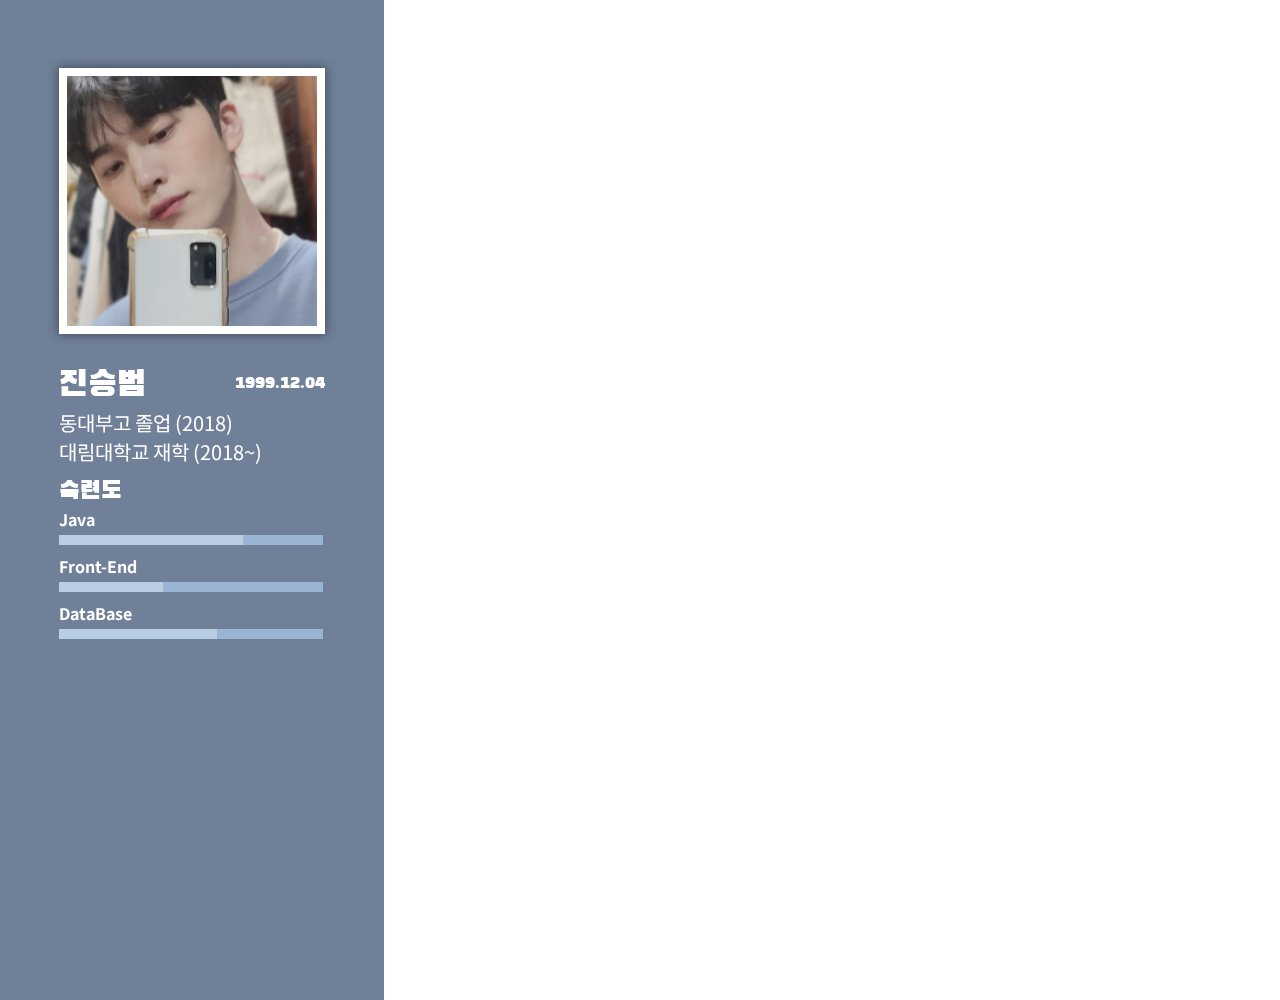
==== index.html @ a53ff2a1 "first commit" ====
<!DOCTYPE html>
<html lang="en">
<head>
    <meta charset="UTF-8">
    <link rel="stylesheet" href="style.css">
    <title>진승범의 이력서</title>
</head>
<body>
    <div class="left-content"> <!-- 좌측 컨텐츠 -->
        <div class="fix-wrap">
                <img class = "myPic" src="img/진승범.jpg" width = "250px">
                <div class="info">
                    <p class = "name">진승범</p>
                    <p class = "birth">1999.12.04</p>
                    <p class = "school">동대부고 졸업 (2018)<br>대림대학교 재학 (2018~)</p>
                    <p class = "proficiency">숙련도</p>
                    <div class="tech">
                        <p class = "tech-name">Java</p>
                        <div class="percentage">
                            <div class="per-java-back"></div>
                            <div class="per-java"></div>
                        </div>
                    </div>
                    <div class="tech">
                        <p class = "tech-name">Front-End</p>
                        <div class="percentage">
                            <div class="per-CSS-back"></div>
                            <div class="per-CSS"></div>
                        </div>
                    </div>
                    <div class="tech">
                        <p class = "tech-name">DataBase</p>
                        <div class="percentage">
                            <div class="per-DB-back"></div>
                            <div class="per-DB"></div>
                        </div>
                    </div>                   
                </div>
            
        </div>
        


    </div> 

    <div class="right-content">


    </div> <!-- 우측 컨텐츠 -->
</body>
</html>
---- style.css ----
@import url('https://fonts.googleapis.com/css2?family=Noto+Sans+KR:wght@100&display=swap');
@import url('https://fonts.googleapis.com/css2?family=Black+Han+Sans&family=Noto+Sans+KR:wght@100&display=swap');

* {
    margin : 0;
    padding : 0;
}

.left-content {
    float : left;
    width : 30%;
    height : 1000px;
    background-color: #708098;
    overflow : hidden;
}

.right-content {
    float: left;
    width: 70%;
    height : 1000px;
}


.fix-wrap {
    width : inherit;
    position : fixed;  
    margin-top : 58px; 
    overflow : hidden;
}   

.myPic {
    display : block;
    background-color: white;
    margin : auto;
    margin-top : 10px;
    margin-bottom : 20px;
    padding : 8px;
    box-shadow: 0px 0px 10px 1px rgba(0,0,0,0.4);
    
   
}   
.info {
    width : 266px;
    margin : auto;
}
.name {
    float : left;
    text-align: center;
    color : white;
    font-size : 35px;
    font-family: 'Black Han Sans', sans-serif;
    margin-top : 10px;

}

.birth {

    float : right;
    text-align: center;
    color : white;
    font-size : 17px;
    font-family: 'Black Han Sans', sans-serif;

    margin-top : 19px;

}

.school {
    clear : both;
    color : white;
    font-size : 20px;
    font-family: 'Noto Sans KR', sans-serif;
    
}

.proficiency {
    margin-top : 10px;
    color : white;
    font-family: 'Black Han Sans', sans-serif;
    font-size : 25px;
}

.tech-name {
    font-family: 'Noto Sans KR', sans-serif;
    color : white;
    font-weight: bold;
}

.per-java-back {
    display : inline-block;
    width: 70%;
    height : 10px;
    background-color: #B9CDE3;
}

.per-java {
    display : inline-block;
    width : 30%;
    height : 10px;
    margin : 0 -6px;
    background-color : #9AB4D4;

}

.tech {
    margin-bottom : 5px;
}

.per-CSS-back {
    display : inline-block;
    width: 40%;
    height : 10px;
    background-color: #B9CDE3;
}

.per-CSS {
    display : inline-block;
    width : 60%;
    height : 10px;
    margin : 0 -6px;
    background-color : #9AB4D4;

}

.per-DB-back {
    display : inline-block;
    width: 60%;
    height : 10px;
    background-color: #B9CDE3;
}

.per-DB {
    display : inline-block;
    width : 40%;
    height : 10px;
    margin : 0 -6px;
    background-color : #9AB4D4;

}
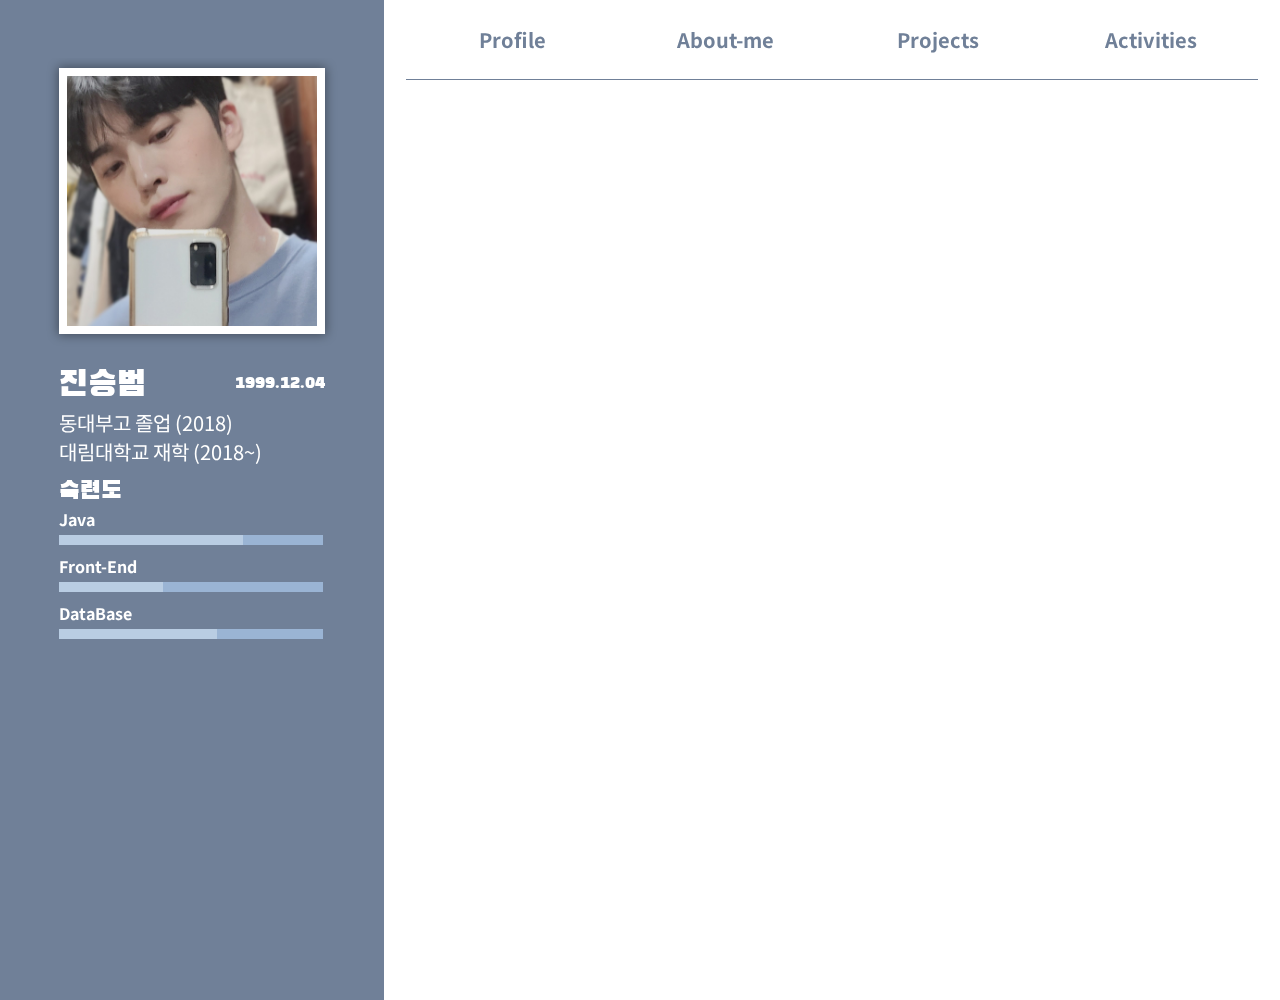
==== commit 3f6b0b6f: "second commit" ====
--- a/index.html
+++ b/index.html
@@ -2,6 +2,7 @@
 <html lang="en">
 <head>
     <meta charset="UTF-8">
+    
     <link rel="stylesheet" href="style.css">
     <title>진승범의 이력서</title>
 </head>
@@ -44,8 +45,15 @@
     </div> 
 
     <div class="right-content">
-
-
+        <div class="menu">
+            <div class="menu-block">
+                <p class="menu-name">Profile</p>
+                <p class="menu-name">About-me</p>
+                <p class="menu-name">Projects</p>
+                <p class="menu-name">Activities</p>
+            </div>
+            
+        </div>
     </div> <!-- 우측 컨텐츠 -->
 </body>
 </html>--- a/style.css
+++ b/style.css
@@ -5,7 +5,6 @@
     margin : 0;
     padding : 0;
 }
-
 .left-content {
     float : left;
     width : 30%;
@@ -137,3 +136,36 @@
     background-color : #9AB4D4;
 
 }
+
+.menu {
+    position : fixed;
+    width: inherit;
+    height : 80px;
+    overflow : hidden;
+  
+
+}
+
+.menu-block{
+    margin : auto;
+    width : 95%;
+    height : 79px;
+    border-bottom : 1px solid #708098;
+}
+
+.menu-name {
+    float : left;
+    width : 25%;
+    height : 100%;
+    text-align : center;
+    padding-top : 25px;
+    font-family: 'Noto Sans KR', sans-serif;
+    color : #708098;
+    font-weight : bold;
+    font-size : 20px;   
+}
+
+.menu-name:hover {
+    color : white;
+    background-color: #708098;
+}
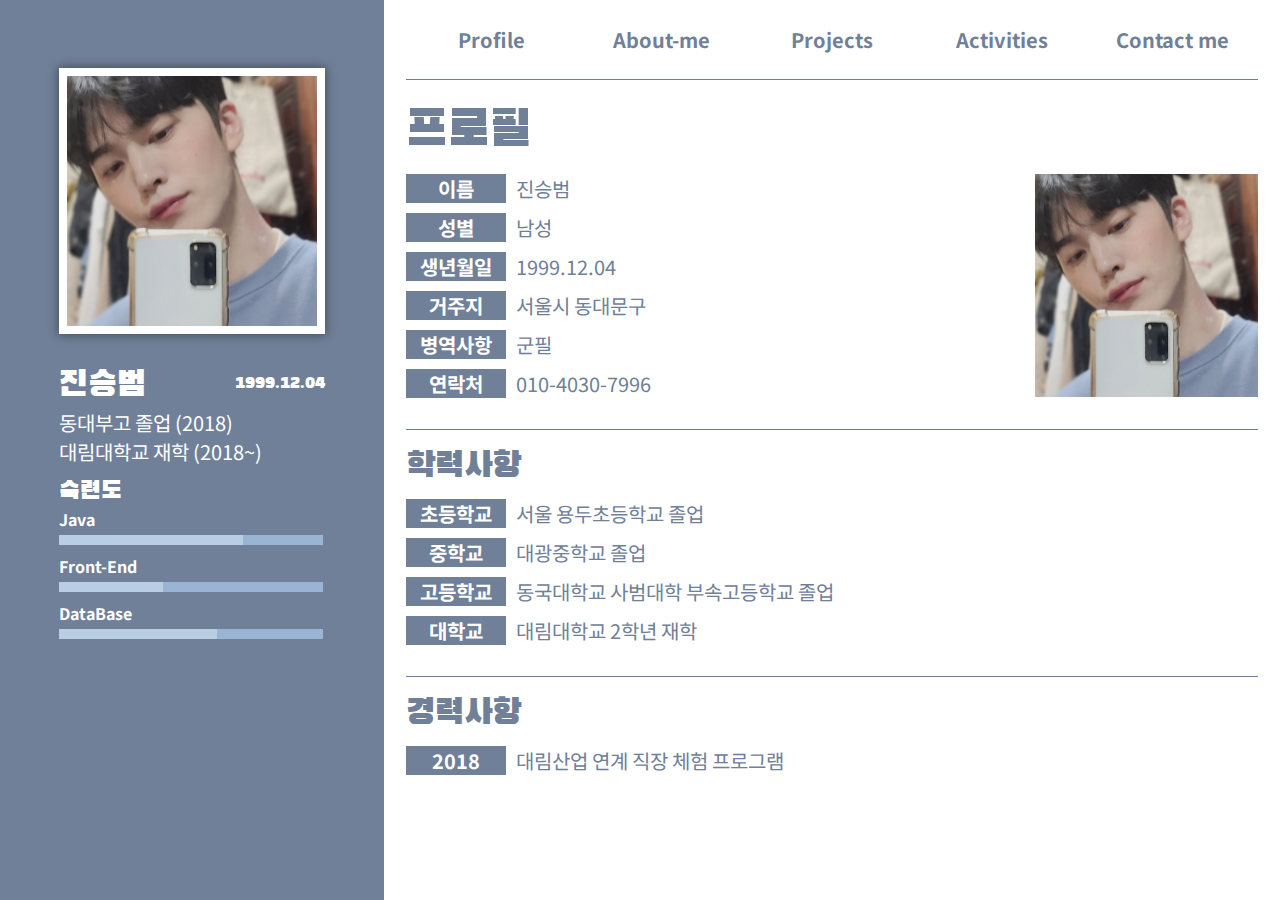
==== commit 02db4983: "third commit" ====
--- a/index.html
+++ b/index.html
@@ -51,9 +51,72 @@
                 <p class="menu-name">About-me</p>
                 <p class="menu-name">Projects</p>
                 <p class="menu-name">Activities</p>
+                <p class="menu-name">Contact me</p>
             </div>
-            
+        </div>
+        <div class="main-contents">
+            <div class="profile-content">
+                <!-- 프로필 -->
+                <p class = "title-h1">프로필</p>
+                <div class="contents">
+                    <img class = "profilePic" src="img/진승범.jpg" width = "222.8px">
+                    <div class = "profile-info1">
+                        <div class="tag">
+                            <p class = "tag-box">이름</p> 
+                            <p class = "tag-box">성별</p> 
+                            <p class = "tag-box">생년월일</p> 
+                            <p class = "tag-box">거주지</p> 
+                            <p class = "tag-box">병역사항</p>
+                            <p class = "tag-box">연락처</p>
+                            
+                        </div>
+                        <div class="tag-box-content">
+                            <p class = "tag-box-content-p">진승범</p>
+                            <p class = "tag-box-content-p">남성</p>
+                            <p class = "tag-box-content-p">1999.12.04</p>
+                            <p class = "tag-box-content-p">서울시 동대문구</p>
+                            <p class = "tag-box-content-p">군필</p>
+                            <p class = "tag-box-content-p">010-4030-7996</p>
+                        </div>
+                    </div>
+                    
+                </div>  
+                <div class="line"></div>
+                 <!-- 학력사항 -->
+                <p class = "title-h2">학력사항</p>
+                <div class="contents">
+                    <div class = "profile-info1">
+                        <div class="tag">
+                            <p class = "tag-box">초등학교</p> 
+                            <p class = "tag-box">중학교</p> 
+                            <p class = "tag-box">고등학교</p> 
+                            <p class = "tag-box">대학교</p>                             
+                        </div>
+                        <div class="tag-box-content">
+                            <p class = "tag-box-content-p">서울 용두초등학교 졸업</p>
+                            <p class = "tag-box-content-p">대광중학교 졸업</p>
+                            <p class = "tag-box-content-p">동국대학교 사범대학 부속고등학교 졸업</p>
+                            <p class = "tag-box-content-p">대림대학교 2학년 재학</p>
+                        </div>
+                    </div>
+                    
+                </div>  
+                <div class="line"></div>
+                <!-- 경력사항 -->
+                <p class = "title-h2">경력사항</p>
+                <div class="contents">
+                    <div class = "profile-info1">
+                        <div class="tag">
+                            <p class = "tag-box">2018</p>                             
+                        </div>
+                        <div class="tag-box-content">
+                            <p class = "tag-box-content-p">대림산업 연계 직장 체험 프로그램</p>
+                        </div>
+                    </div>
+                    
+                </div>  
+            </div>
         </div>
     </div> <!-- 우측 컨텐츠 -->
-</body>
+</body> 
 </html>--- a/style.css
+++ b/style.css
@@ -1,5 +1,11 @@
 @import url('https://fonts.googleapis.com/css2?family=Noto+Sans+KR:wght@100&display=swap');
 @import url('https://fonts.googleapis.com/css2?family=Black+Han+Sans&family=Noto+Sans+KR:wght@100&display=swap');
+@import url('https://fonts.googleapis.com/css2?family=Noto+Sans+KR:wght@700&display=swap');
+
+html, body {
+    height : 100vh;
+   
+}
 
 * {
     margin : 0;
@@ -8,25 +14,27 @@
 .left-content {
     float : left;
     width : 30%;
-    height : 1000px;
-    background-color: #708098;
+    height : inherit;
+    
     overflow : hidden;
 }
 
 .right-content {
     float: left;
+    height : 100%;
     width: 70%;
-    height : 1000px;
+    height : auto;
 }
 
 
 .fix-wrap {
     width : inherit;
     position : fixed;  
-    margin-top : 58px; 
-    overflow : hidden;
+    padding-top : 58px; 
+    overflow : hidden;
+    height : 100%;
+    background-color: #708098
 }   
-
 .myPic {
     display : block;
     background-color: white;
@@ -35,8 +43,7 @@
     margin-bottom : 20px;
     padding : 8px;
     box-shadow: 0px 0px 10px 1px rgba(0,0,0,0.4);
-    
-   
+
 }   
 .info {
     width : 266px;
@@ -138,6 +145,7 @@
 }
 
 .menu {
+    
     position : fixed;
     width: inherit;
     height : 80px;
@@ -145,17 +153,16 @@
   
 
 }
-
 .menu-block{
     margin : auto;
     width : 95%;
     height : 79px;
     border-bottom : 1px solid #708098;
-}
-
+    background-color: white;
+}
 .menu-name {
     float : left;
-    width : 25%;
+    width : 20%;
     height : 100%;
     text-align : center;
     padding-top : 25px;
@@ -164,8 +171,96 @@
     font-weight : bold;
     font-size : 20px;   
 }
-
 .menu-name:hover {
     color : white;
     background-color: #708098;
 }
+
+
+.main-contents {
+    margin : auto;
+    width : 95%;
+    height : inherit;
+    margin-top : 100px;
+    overflow : hidden;
+}
+
+
+/* profile content */
+
+.profile-content {
+    font-family: 'Black Han Sans', sans-serif;
+
+    font-size : 50px;
+    color : #708098;
+}
+.title-h1 {
+    float : left;
+}
+.title-h2 {
+    float : left;
+    font-size : 35px;
+}
+.line {
+    clear:both;
+    float :right;
+    height : 1px;
+    width : 100%;
+    border-bottom : 1px solid #708098;
+    margin-bottom : 15px;
+}
+
+.contents {
+    clear : both;
+    font-family: 'Noto Sans KR', sans-serif;
+    font-weight : bold;
+    padding-top : 10px;
+    overflow:hidden;
+    margin-bottom : 20px;
+    
+
+}
+
+.profilePic {
+    float : right;
+   
+}
+
+
+.profile-info1 {
+    font-size : 20px;
+    text-align : left;
+    color : #708098;
+    font-family: 'Noto Sans KR', sans-serif;
+    font-weight : bold;
+    overflow:hidden;
+   
+    
+  
+}
+.tag {
+    float: left;
+   
+}
+.tag-box {
+    
+    width : 100px;
+    background-color: #708098   ;
+    text-align : center;
+    color : white;
+    margin-bottom : 10px;
+    
+    
+}
+
+
+.tag-box-content {
+    float : left;
+    margin-left : 10px;
+    
+}
+.tag-box-content-p {
+    margin-bottom : 10px;
+    font-weight : lighter;
+
+}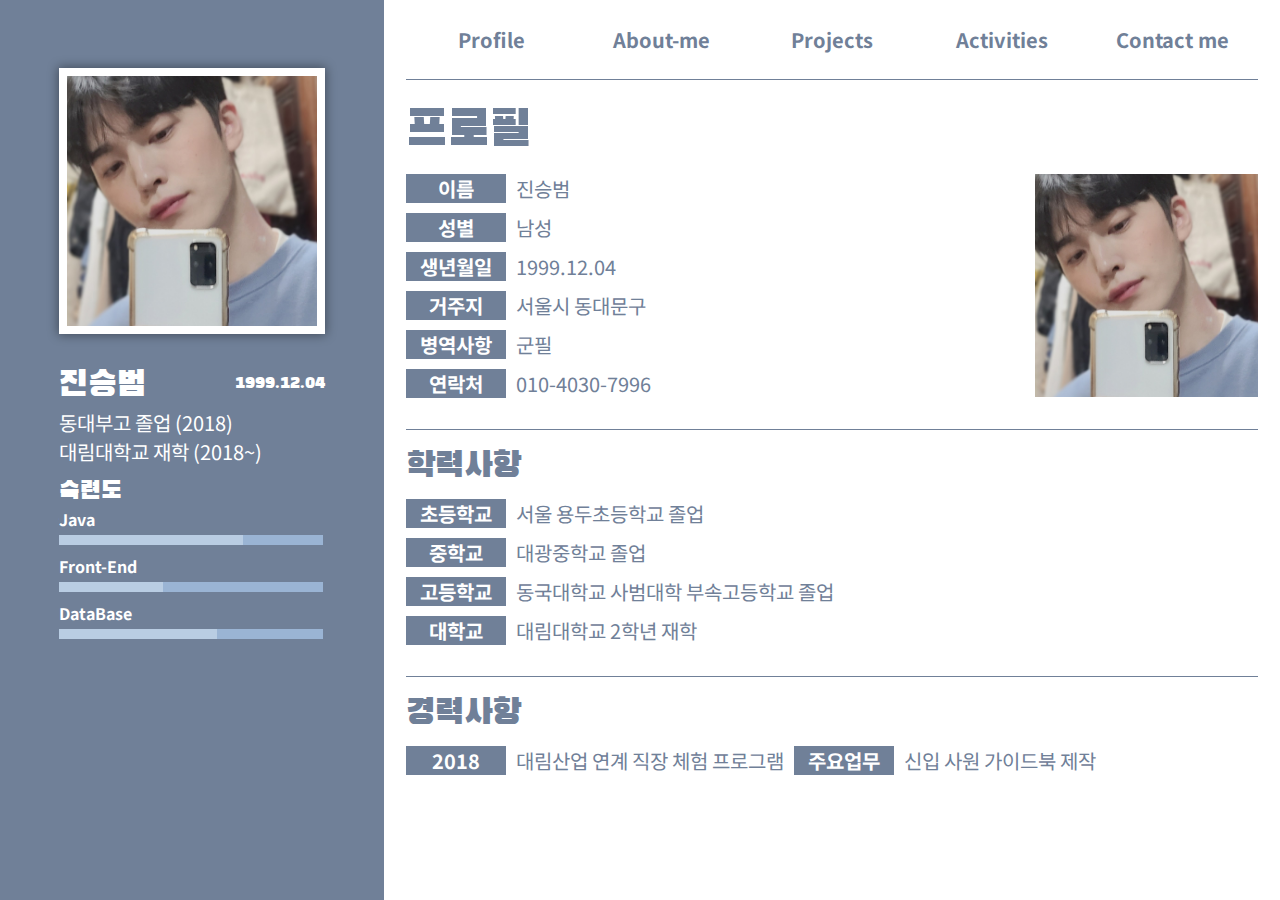
==== commit 1e605e40: "fourth commit" ====
--- a/index.html
+++ b/index.html
@@ -48,7 +48,7 @@
         <div class="menu">
             <div class="menu-block">
                 <p class="menu-name">Profile</p>
-                <p class="menu-name">About-me</p>
+                <a href = "html/about_me.html"><p class="menu-name">About-me</p></a>
                 <p class="menu-name">Projects</p>
                 <p class="menu-name">Activities</p>
                 <p class="menu-name">Contact me</p>
@@ -112,6 +112,13 @@
                         <div class="tag-box-content">
                             <p class = "tag-box-content-p">대림산업 연계 직장 체험 프로그램</p>
                         </div>
+                        <div class="tag">
+                            <p class = "tag-box">주요업무</p>                             
+                        </div>
+                        <div class="tag-box-content">
+                            <p class = "tag-box-content-p">신입 사원 가이드북 제작</p>
+                        </div>
+                        
                     </div>
                     
                 </div>  
--- a/style.css
+++ b/style.css
@@ -261,6 +261,7 @@
 }
 .tag-box-content-p {
     margin-bottom : 10px;
+    margin-right : 10px;
     font-weight : lighter;
 
 }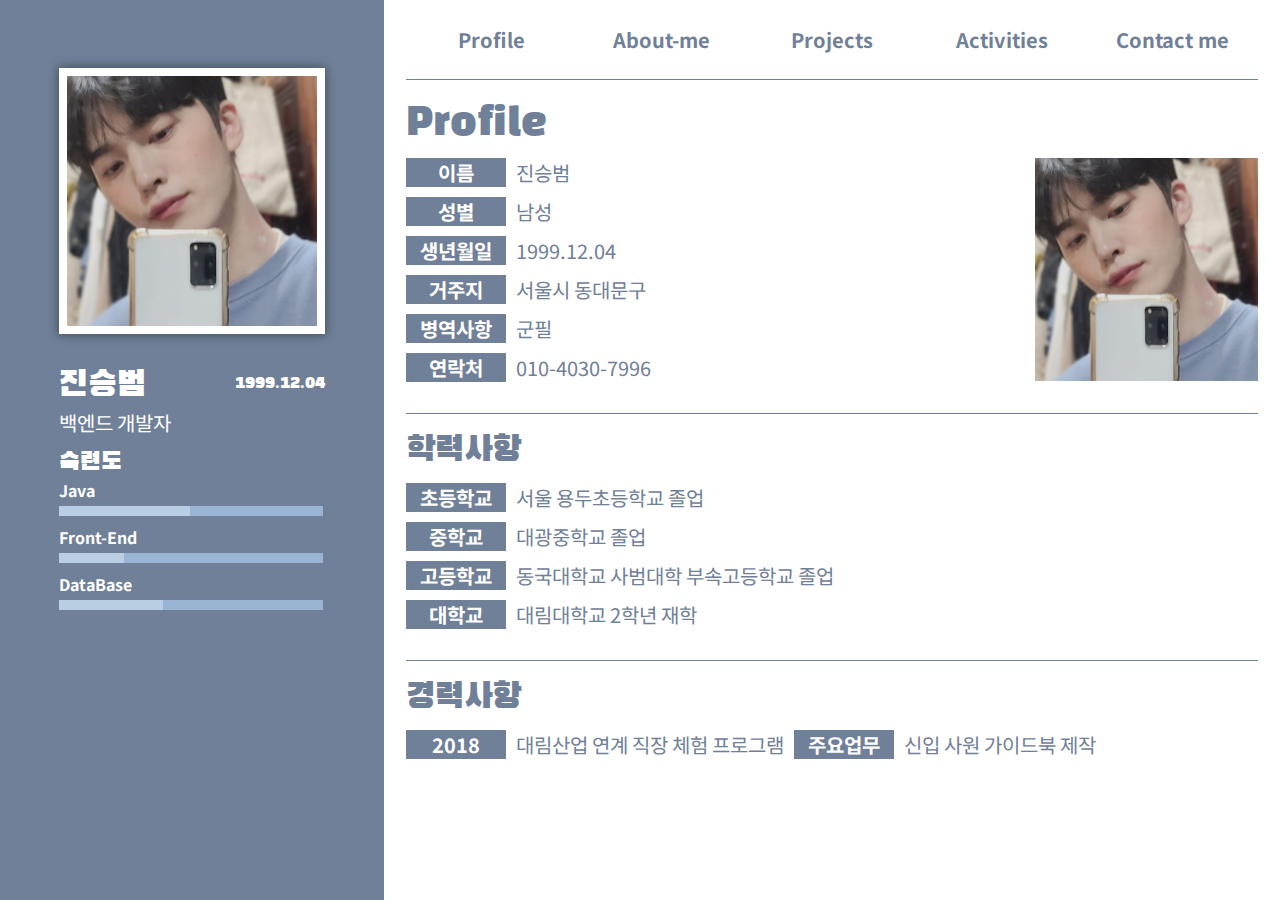
==== commit 74d7b385: "last commit" ====
--- a/index.html
+++ b/index.html
@@ -13,7 +13,7 @@
                 <div class="info">
                     <p class = "name">진승범</p>
                     <p class = "birth">1999.12.04</p>
-                    <p class = "school">동대부고 졸업 (2018)<br>대림대학교 재학 (2018~)</p>
+                    <p class = "school">백엔드 개발자<br>   </p>
                     <p class = "proficiency">숙련도</p>
                     <div class="tech">
                         <p class = "tech-name">Java</p>
@@ -57,7 +57,7 @@
         <div class="main-contents">
             <div class="profile-content">
                 <!-- 프로필 -->
-                <p class = "title-h1">프로필</p>
+                <p class = "title-h1">Profile</p>
                 <div class="contents">
                     <img class = "profilePic" src="img/진승범.jpg" width = "222.8px">
                     <div class = "profile-info1">
--- a/style.css
+++ b/style.css
@@ -94,14 +94,14 @@
 
 .per-java-back {
     display : inline-block;
-    width: 70%;
+    width: 50%;
     height : 10px;
     background-color: #B9CDE3;
 }
 
 .per-java {
     display : inline-block;
-    width : 30%;
+    width : 50%;
     height : 10px;
     margin : 0 -6px;
     background-color : #9AB4D4;
@@ -114,14 +114,14 @@
 
 .per-CSS-back {
     display : inline-block;
-    width: 40%;
+    width: 25%;
     height : 10px;
     background-color: #B9CDE3;
 }
 
 .per-CSS {
     display : inline-block;
-    width : 60%;
+    width : 75%;
     height : 10px;
     margin : 0 -6px;
     background-color : #9AB4D4;
@@ -130,14 +130,14 @@
 
 .per-DB-back {
     display : inline-block;
-    width: 60%;
+    width: 40%;
     height : 10px;
     background-color: #B9CDE3;
 }
 
 .per-DB {
     display : inline-block;
-    width : 40%;
+    width : 60%;
     height : 10px;
     margin : 0 -6px;
     background-color : #9AB4D4;
@@ -196,6 +196,7 @@
 }
 .title-h1 {
     float : left;
+    font-size : 38px;
 }
 .title-h2 {
     float : left;
@@ -264,4 +265,210 @@
     margin-right : 10px;
     font-weight : lighter;
 
-}+}
+
+.about-content .title-h1 {
+    font-family: 'Black Han Sans', sans-serif;
+    font-size : 38px;
+    color :#708098;
+}
+
+.about-content .title-h2 {
+    font-size : 30px;
+    font-family: 'Black Han Sans', sans-serif;
+    color :#708098;
+}
+
+.contents .introduce {
+    color : #708098;
+    font-family: 'Noto Sans KR', sans-serif;
+    font-weight : 100;  
+}
+.skills-section {
+    
+}
+
+.skills-half {
+    
+}
+.skills-section-1 {
+    overflow : hidden;
+    float: left;
+    width : 50%;
+    
+
+}
+
+.skills-section-2 {
+    
+    float : left;
+    width : 50%;
+    height : 300px;
+
+
+}
+.stick {
+    margin-top : 10px;
+}
+.stick-java {
+    float : left;
+    height : 20px;
+    width : 40%;
+    background-color: #9AB4D4;
+}
+
+.stick-per-java {
+    float : left;
+    height : 20px;
+    width : 40%;
+    background-color: #708098;
+}
+
+.skills-half p {
+    font-family: 'Noto Sans KR', sans-serif;
+    color :#708098;
+    font-size : 30px;
+    font-weight : lighter;
+}
+
+.skills-set-java {
+    margin-bottom : 20px;
+    overflow : hidden;
+}
+
+/* Node */
+
+.skills-set-node {
+    margin-bottom : 20px;
+    overflow : hidden;
+}
+.stick-node {
+    float : left;
+    height : 20px;
+    width : 70%;
+    background-color: #9AB4D4;
+}
+
+.stick-per-node {
+    float : left;
+    height : 20px;
+    width : 10%;
+    background-color: #708098;
+}
+
+/* DB */
+
+.skills-set-DB {
+    margin-bottom : 20px;
+    overflow : hidden;
+}
+
+.stick-DB {
+    float : left;
+    height : 20px;
+    width : 45%;
+    background-color: #9AB4D4;
+}
+
+.stick-per-DB {
+    float : left;
+    height : 20px;
+    width : 35%;
+    background-color: #708098;
+}
+
+.skills-set-DB {
+    margin-bottom : 20px;
+    overflow : hidden;
+}
+
+/* net */
+
+.skills-set-net {
+    margin-bottom : 20px;
+    overflow : hidden;
+}
+
+.stick-net {
+    float : left;
+    height : 20px;
+    width : 35%;
+    background-color: #9AB4D4;
+}
+
+.stick-per-net {
+    float : left;
+    height : 20px;
+    width : 45%;
+    background-color: #708098;
+}
+
+.skills-set-net {
+    margin-bottom : 20px;
+    overflow : hidden;
+}
+
+/* net */
+
+.skills-set-fr {
+    margin-bottom : 20px;
+    overflow : hidden;
+}
+
+.stick-fr {
+    float : left;
+    height : 20px;
+    width : 60%;
+    background-color: #9AB4D4;
+}
+
+.stick-per-fr {
+    float : left;
+    height : 20px;
+    width : 20%;
+    background-color: #708098;
+}
+
+.project {
+    overflow : hidden;
+    margin-bottom : 40px;
+}
+
+.project-head {
+    overflow : hidden;
+}
+
+.project-name {
+    float : left;
+    font-size : 25px;
+    font-weight : bold;
+}
+
+.project-date {
+    float : right;
+    font-size : 17px;
+    font-weight : lighter;
+
+}
+
+.project-content {
+    margin-top : 20px;
+    clear : both;
+}
+
+.project-position {
+    font-size : 15px;
+    font-weight : bold
+}
+
+.project-explanation {
+    margin-top : 5px;
+    font-size : 15px;
+    font-weight : lighter;
+}
+
+
+
+
+/* font-family: 'Noto Sans KR', sans-serif; */
+/* font-family: 'Black Han Sans', sans-serif; */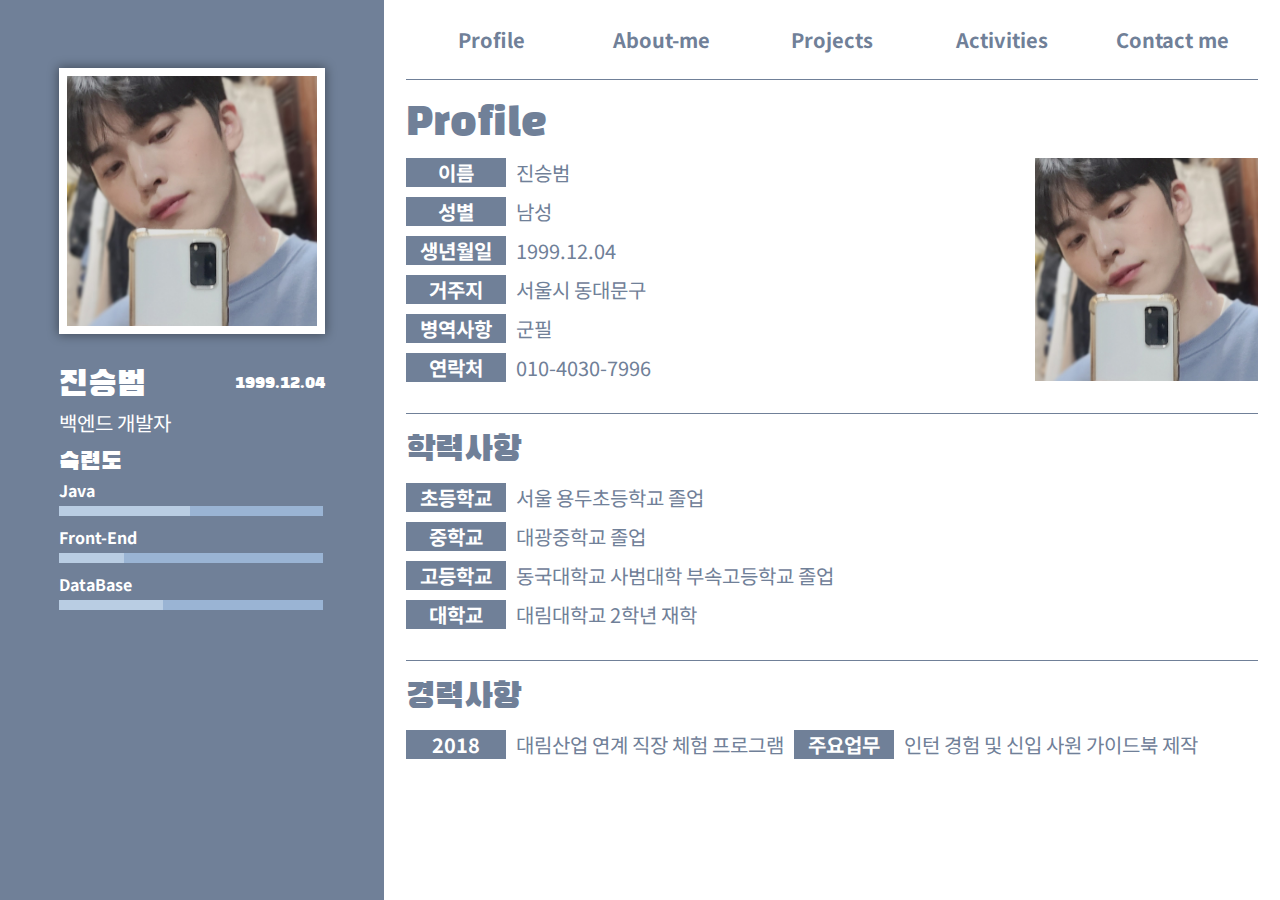
==== commit a2ca68eb: "0429 first commit" ====
--- a/index.html
+++ b/index.html
@@ -49,8 +49,8 @@
             <div class="menu-block">
                 <p class="menu-name">Profile</p>
                 <a href = "html/about_me.html"><p class="menu-name">About-me</p></a>
-                <p class="menu-name">Projects</p>
-                <p class="menu-name">Activities</p>
+                <a href="html/projects.html"><p class="menu-name">Projects</p></a>
+                <a href="html/acitivites.html"> <p class="menu-name">Activities</p></a>
                 <p class="menu-name">Contact me</p>
             </div>
         </div>
@@ -116,9 +116,8 @@
                             <p class = "tag-box">주요업무</p>                             
                         </div>
                         <div class="tag-box-content">
-                            <p class = "tag-box-content-p">신입 사원 가이드북 제작</p>
+                            <p class = "tag-box-content-p">인턴 경험 및 신입 사원 가이드북 제작</p>
                         </div>
-                        
                     </div>
                     
                 </div>  
--- a/style.css
+++ b/style.css
@@ -204,7 +204,6 @@
 }
 .line {
     clear:both;
-    float :right;
     height : 1px;
     width : 100%;
     border-bottom : 1px solid #708098;
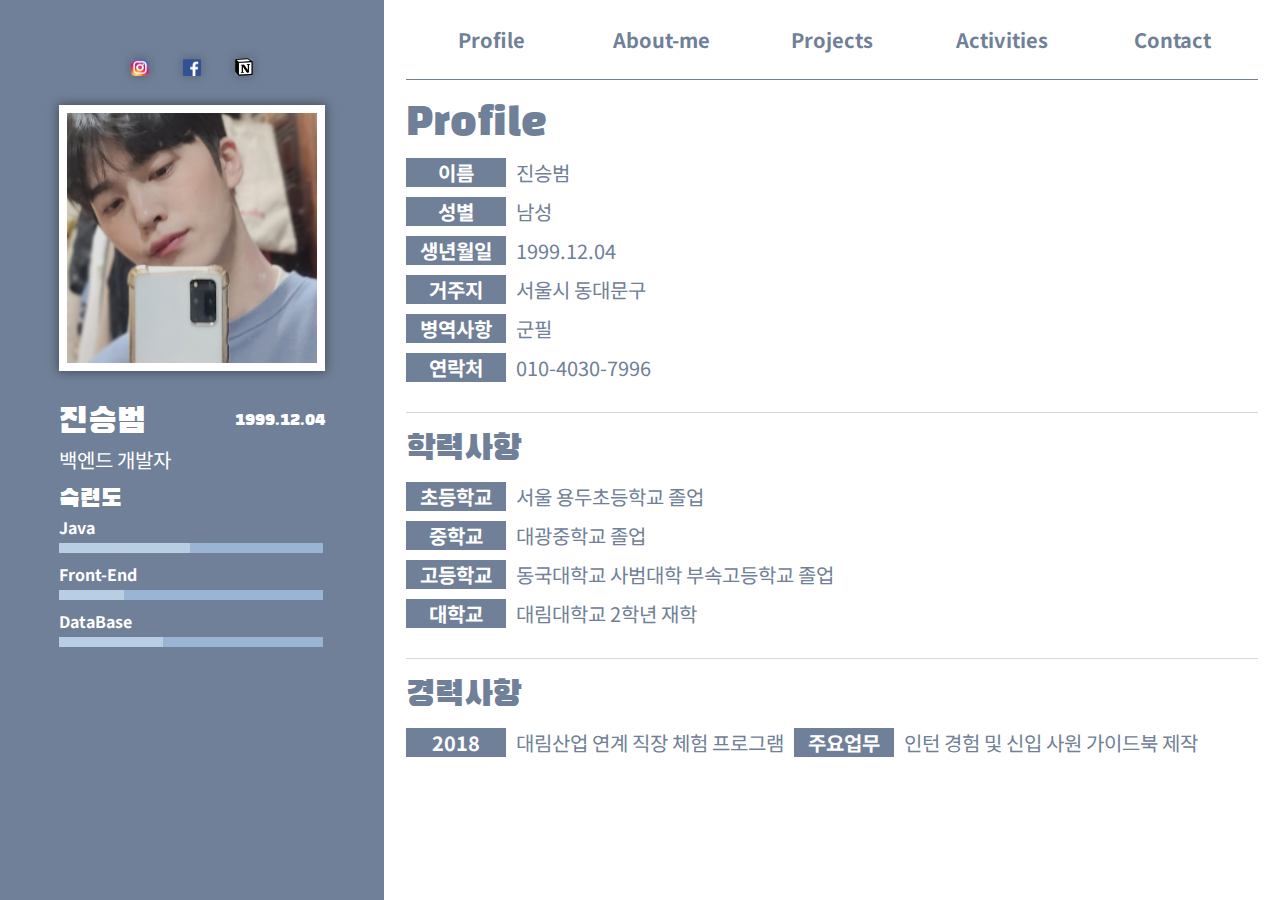
==== commit 5e2bbe6d: "0429 commit" ====
--- a/index.html
+++ b/index.html
@@ -9,6 +9,11 @@
 <body>
     <div class="left-content"> <!-- 좌측 컨텐츠 -->
         <div class="fix-wrap">
+                <div class="sns-icon">
+                    <a href="https://www.instagram.com/ramram_jj/"><img class = "snsico" src="/img/instag.png" alt="" style = "width : 5%;"></a>
+                    <a href="https://www.facebook.com/profile.php?id=100008190243812"><img class = "snsico" src="/img/facebook.png" alt="" style = "width : 5%;"></a>
+                    <a href="https://www.notion.so/jinsb/HOME-ec0efb9d5cb843ae8ff0672c9f9dffd1"><img class = "snsico notion_icon" src="/img/notion_icon.png" alt=""></a>
+                </div>
                 <img class = "myPic" src="img/진승범.jpg" width = "250px">
                 <div class="info">
                     <p class = "name">진승범</p>
@@ -51,7 +56,7 @@
                 <a href = "html/about_me.html"><p class="menu-name">About-me</p></a>
                 <a href="html/projects.html"><p class="menu-name">Projects</p></a>
                 <a href="html/acitivites.html"> <p class="menu-name">Activities</p></a>
-                <p class="menu-name">Contact me</p>
+                <a href="html/contact_me.html"><p class="menu-name">Contact</p></a>
             </div>
         </div>
         <div class="main-contents">
@@ -59,7 +64,7 @@
                 <!-- 프로필 -->
                 <p class = "title-h1">Profile</p>
                 <div class="contents">
-                    <img class = "profilePic" src="img/진승범.jpg" width = "222.8px">
+                
                     <div class = "profile-info1">
                         <div class="tag">
                             <p class = "tag-box">이름</p> 
--- a/style.css
+++ b/style.css
@@ -1,6 +1,10 @@
 @import url('https://fonts.googleapis.com/css2?family=Noto+Sans+KR:wght@100&display=swap');
 @import url('https://fonts.googleapis.com/css2?family=Black+Han+Sans&family=Noto+Sans+KR:wght@100&display=swap');
 @import url('https://fonts.googleapis.com/css2?family=Noto+Sans+KR:wght@700&display=swap');
+p {
+    margin:0;
+    padding : 0;
+}
 
 html, body {
     height : 100vh;
@@ -50,12 +54,14 @@
     margin : auto;
 }
 .name {
+    line-height : auto;
     float : left;
     text-align: center;
     color : white;
     font-size : 35px;
     font-family: 'Black Han Sans', sans-serif;
     margin-top : 10px;
+    padding : 0;
 
 }
 
@@ -90,6 +96,7 @@
     font-family: 'Noto Sans KR', sans-serif;
     color : white;
     font-weight: bold;
+    margin-bottom : 0;
 }
 
 .per-java-back {
@@ -145,7 +152,7 @@
 }
 
 .menu {
-    
+    z-index : 10;
     position : fixed;
     width: inherit;
     height : 80px;
@@ -190,8 +197,6 @@
 
 .profile-content {
     font-family: 'Black Han Sans', sans-serif;
-
-    font-size : 50px;
     color : #708098;
 }
 .title-h1 {
@@ -204,9 +209,9 @@
 }
 .line {
     clear:both;
-    height : 1px;
+    height : 0.1px;
     width : 100%;
-    border-bottom : 1px solid #708098;
+    border-bottom : 0.1px solid #7080984d;
     margin-bottom : 15px;
 }
 
@@ -465,9 +470,103 @@
     font-size : 15px;
     font-weight : lighter;
 }
-
-
-
+.email-header {
+   
+   margin-bottom : 20px;
+}
+.email {
+    width : 700px;
+    margin-top : 25px;
+    margin-left: auto;
+    margin-right : auto;
+    font-family: 'Noto Sans KR', sans-serif;
+}
+
+.aa {
+    z-index : 5;
+}
+
+.text-box {
+    border-radius: 8px;
+    border : 1px solid rgb(182, 182, 182);
+    font-size : 15px;
+    font-family: 'Noto Sans KR', sans-serif;
+    margin : 0;
+    resize : none;
+}
+
+
+.text-box:focus {
+    
+    outline : none;
+    font-family: 'Noto Sans KR', sans-serif;
+    
+}
+
+.email .email-title {
+    font-size : 25px;
+    margin-bottom : 5px;
+}
+
+.email .email-body {
+    font-size : 25px;
+
+
+}
+
+.bonaegi {
+    margin :auto;
+    margin-top : 30px;
+    width : 70px;
+    margin-bottom : 30px;
+    
+}
+
+.sub {
+    width : 70px;
+    height : 30px;
+    color : #707070;
+    background-color: white;
+    border-radius: 8px;
+    border : 1px solid rgb(182, 182, 182);
+}
+
+.sub:hover {
+    width : 70px;
+    height : 30px;
+    background-color: rgb(240, 240, 240);
+    color : #303030;
+    border-radius: 10px;
+    border : 1px solid rgb(182, 182, 182);
+}
+
+.sns {
+
+    text-align : center;
+    margin-top : 30px;
+}
+
+.sns-icon {
+    margin : 0 15px;
+}
+
+.more-sns {
+    text-align : center;
+}
+
+.notion_icon {
+    width : 5%;
+}
+
+.sns-icon {
+    text-align : center;
+    margin-bottom : 25px;
+}
+
+.snsico {
+    margin: 0 15px;
+    box-shadow: 0px 0px 10px 1px rgba(0,0,0,0.2);
+}
 
 /* font-family: 'Noto Sans KR', sans-serif; */
 /* font-family: 'Black Han Sans', sans-serif; */